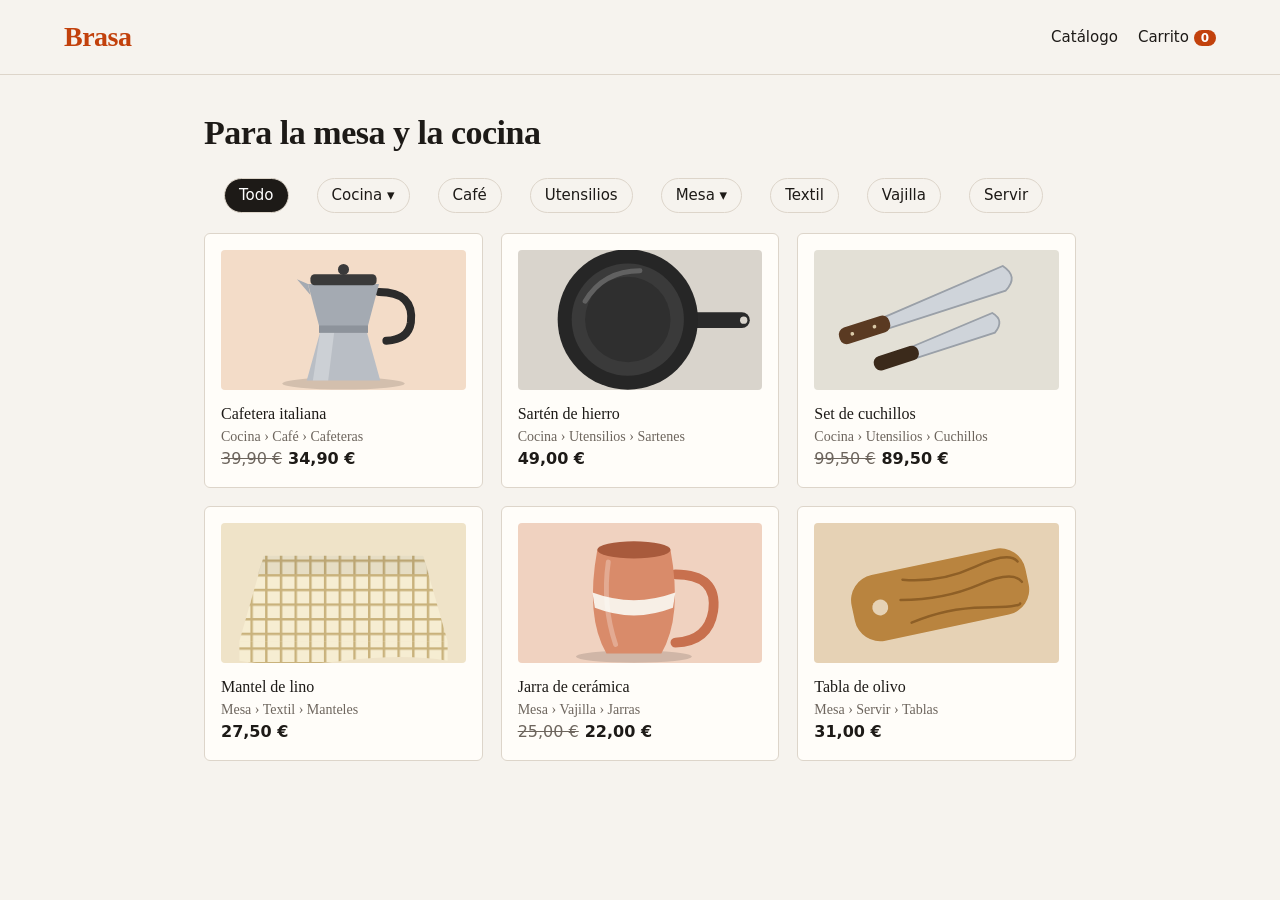
==== index.html @ 837b20ac "new one" ====
<!doctype html><html lang="es"><head><meta charset="utf-8"><meta name="viewport" content="width=device-width,initial-scale=1"><title>Catálogo · Tienda Brasa</title><link rel="stylesheet" href="style.css">
<script>window.dataLayer=window.dataLayer||[];dataLayer.push({page_type:'home',currency:'EUR'});</script>
<!-- Google Tag Manager: reemplaza GTM-XXXXXXX por tu ID -->
<script>(function(w,d,s,l,i){w[l]=w[l]||[];w[l].push({'gtm.start':new Date().getTime(),event:'gtm.js'});var f=d.getElementsByTagName(s)[0],j=d.createElement(s),dl=l!='dataLayer'?'&l='+l:'';j.async=true;j.src='https://www.googletagmanager.com/gtm.js?id='+i+dl;f.parentNode.insertBefore(j,f);})(window,document,'script','dataLayer','GTM-XXXXXXX');</script>
</head><body data-page="home"><noscript><iframe src="https://www.googletagmanager.com/ns.html?id=GTM-XXXXXXX" height="0" width="0" style="display:none;visibility:hidden"></iframe></noscript>
<header><a href="index.html" class="logo">Brasa</a><nav><a href="index.html">Catálogo</a><a href="cart.html">Carrito <b id="badge">0</b></a></nav></header>
<main id="app"></main><script src="app.js"></script></body></html>
---- style.css ----
:root{--bg:#f6f3ee;--ink:#1d1a17;--mut:#6d655d;--line:#ddd5ca;--acc:#c2410c;--card:#fffdf9}
*{box-sizing:border-box}body{margin:0;background:var(--bg);color:var(--ink);font:16px/1.5 Georgia,'Times New Roman',serif}
header{display:flex;justify-content:space-between;align-items:center;padding:16px 5vw;border-bottom:1px solid var(--line)}
.logo{font-size:28px;font-weight:700;letter-spacing:-.5px;color:var(--acc);text-decoration:none}
nav a{margin-left:20px;color:var(--ink);text-decoration:none;font-family:system-ui,sans-serif;font-size:15px}
#badge{background:var(--acc);color:#fff;border-radius:10px;padding:1px 7px;font-size:12px}
main{max-width:1000px;margin:0 auto;padding:32px 5vw}h1{font-size:34px;margin:0 0 20px;letter-spacing:-.5px}
.grid{display:grid;grid-template-columns:repeat(auto-fill,minmax(220px,1fr));gap:18px}
.card{display:block;background:var(--card);border:1px solid var(--line);border-radius:6px;padding:16px;color:inherit;text-decoration:none}
.card:hover,.card:focus-visible{border-color:var(--acc);outline:none}
.ph{height:140px;display:grid;place-items:center;font-size:64px;border-radius:4px;margin-bottom:12px}
.price{font-family:system-ui,sans-serif;font-weight:600}.mut{color:var(--mut);font-size:14px}
.btn{display:inline-block;background:var(--acc);color:#fff;border:0;border-radius:4px;padding:12px 22px;font:600 15px system-ui,sans-serif;cursor:pointer;text-decoration:none}
.btn.alt{background:none;color:var(--ink);border:1px solid var(--ink)}.btn:focus-visible{outline:3px solid var(--ink)}
.row{display:flex;gap:16px;align-items:center;padding:14px 0;border-bottom:1px solid var(--line)}.row .ph{height:60px;width:60px;font-size:30px;margin:0}.row .g{flex:1}
.two{display:grid;grid-template-columns:1fr 340px;gap:32px}@media(max-width:760px){.two{grid-template-columns:1fr}}
.box{background:var(--card);border:1px solid var(--line);border-radius:6px;padding:20px}
label{display:block;margin:10px 0 4px;font:14px system-ui,sans-serif}input[type=text],input[type=email]{width:100%;padding:10px;border:1px solid var(--line);border-radius:4px;font:15px system-ui}
.opt{display:flex;gap:8px;align-items:center;margin:6px 0;font-family:system-ui,sans-serif}.opt label{margin:0}
.tot{display:flex;justify-content:space-between;padding:4px 0;font-family:system-ui,sans-serif}.tot.big{font-weight:700;font-size:18px;border-top:1px solid var(--line);margin-top:8px;padding-top:10px}
.q button{width:28px;height:28px;border:1px solid var(--line);background:#fff;border-radius:4px;cursor:pointer}
.ok{font-size:44px;color:#2f7d32}
img.ph{width:100%;object-fit:cover;display:block}.row img.ph{width:60px}.big{height:auto!important;aspect-ratio:4/3}
.chips{display:flex;flex-wrap:wrap;gap:8px;margin:0 0 20px;font-family:system-ui,sans-serif;font-size:14px}
.chips a{border:1px solid var(--line);border-radius:20px;padding:5px 14px;color:var(--ink);text-decoration:none}.chips a.on{background:var(--ink);color:#fff}
.old{text-decoration:line-through;color:var(--mut);font-weight:400;margin-right:6px}.crumb{font:14px system-ui,sans-serif;color:var(--mut);margin-bottom:8px}
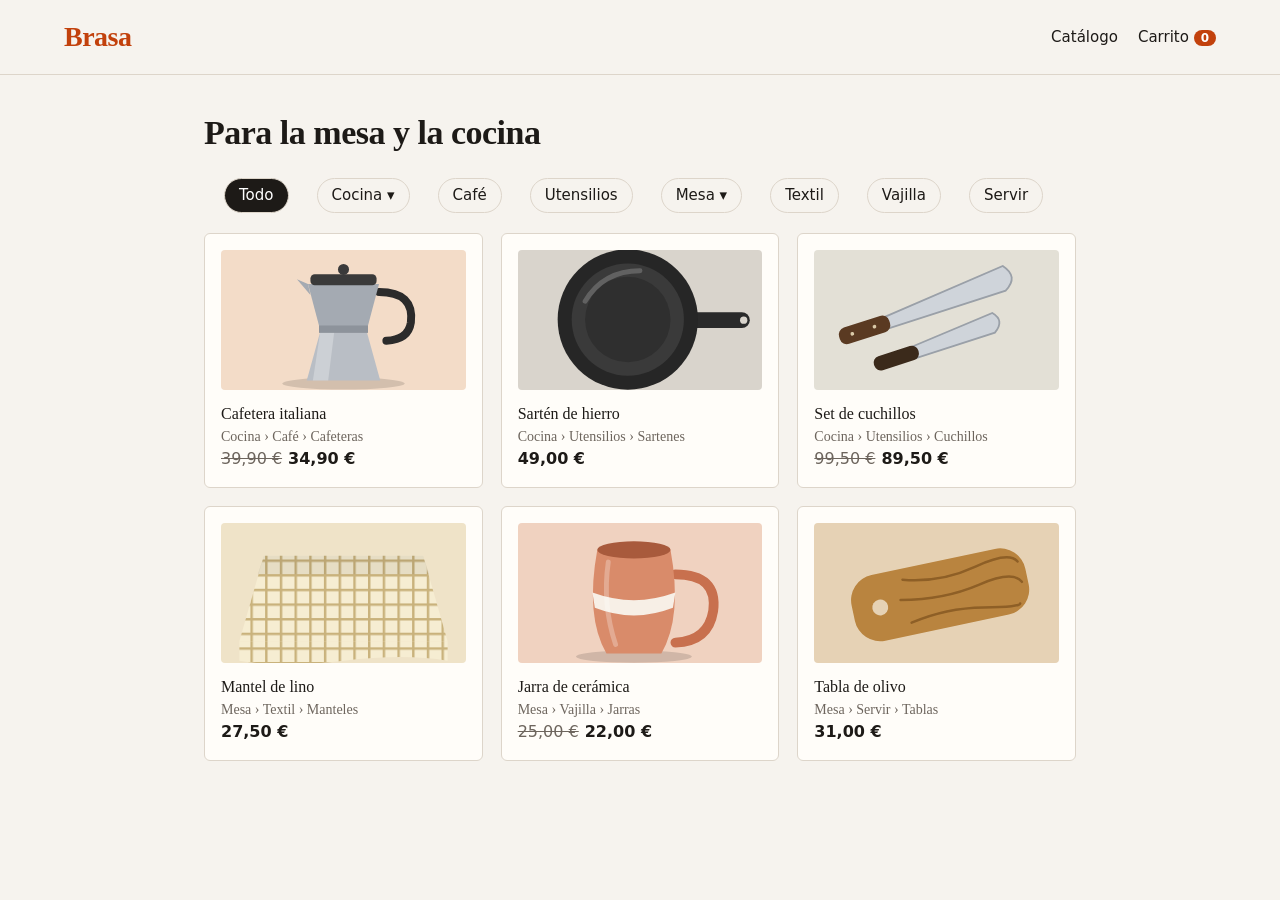
==== commit 436c3154: "datalayer adjustment" ====
--- a/index.html
+++ b/index.html
@@ -1,7 +1,7 @@
 <!doctype html><html lang="es"><head><meta charset="utf-8"><meta name="viewport" content="width=device-width,initial-scale=1"><title>Catálogo · Tienda Brasa</title><link rel="stylesheet" href="style.css">
-<script>window.dataLayer=window.dataLayer||[];dataLayer.push({page_type:'home',currency:'EUR'});</script>
-<!-- Google Tag Manager: reemplaza GTM-XXXXXXX por tu ID -->
-<script>(function(w,d,s,l,i){w[l]=w[l]||[];w[l].push({'gtm.start':new Date().getTime(),event:'gtm.js'});var f=d.getElementsByTagName(s)[0],j=d.createElement(s),dl=l!='dataLayer'?'&l='+l:'';j.async=true;j.src='https://www.googletagmanager.com/gtm.js?id='+i+dl;f.parentNode.insertBefore(j,f);})(window,document,'script','dataLayer','GTM-XXXXXXX');</script>
-</head><body data-page="home"><noscript><iframe src="https://www.googletagmanager.com/ns.html?id=GTM-XXXXXXX" height="0" width="0" style="display:none;visibility:hidden"></iframe></noscript>
+<script src="dl-init.js" data-page="home"></script>
+<!-- Google Tag Manager -->
+<script>(function(w,d,s,l,i){w[l]=w[l]||[];w[l].push({'gtm.start':new Date().getTime(),event:'gtm.js'});var f=d.getElementsByTagName(s)[0],j=d.createElement(s),dl=l!='dataLayer'?'&l='+l:'';j.async=true;j.src='https://www.googletagmanager.com/gtm.js?id='+i+dl;f.parentNode.insertBefore(j,f);})(window,document,'script','dataLayer','GTM-NZNKFBTH');</script>
+</head><body data-page="home"><noscript><iframe src="https://www.googletagmanager.com/ns.html?id=GTM-NZNKFBTH" height="0" width="0" style="display:none;visibility:hidden"></iframe></noscript>
 <header><a href="index.html" class="logo">Brasa</a><nav><a href="index.html">Catálogo</a><a href="cart.html">Carrito <b id="badge">0</b></a></nav></header>
 <main id="app"></main><script src="app.js"></script></body></html>
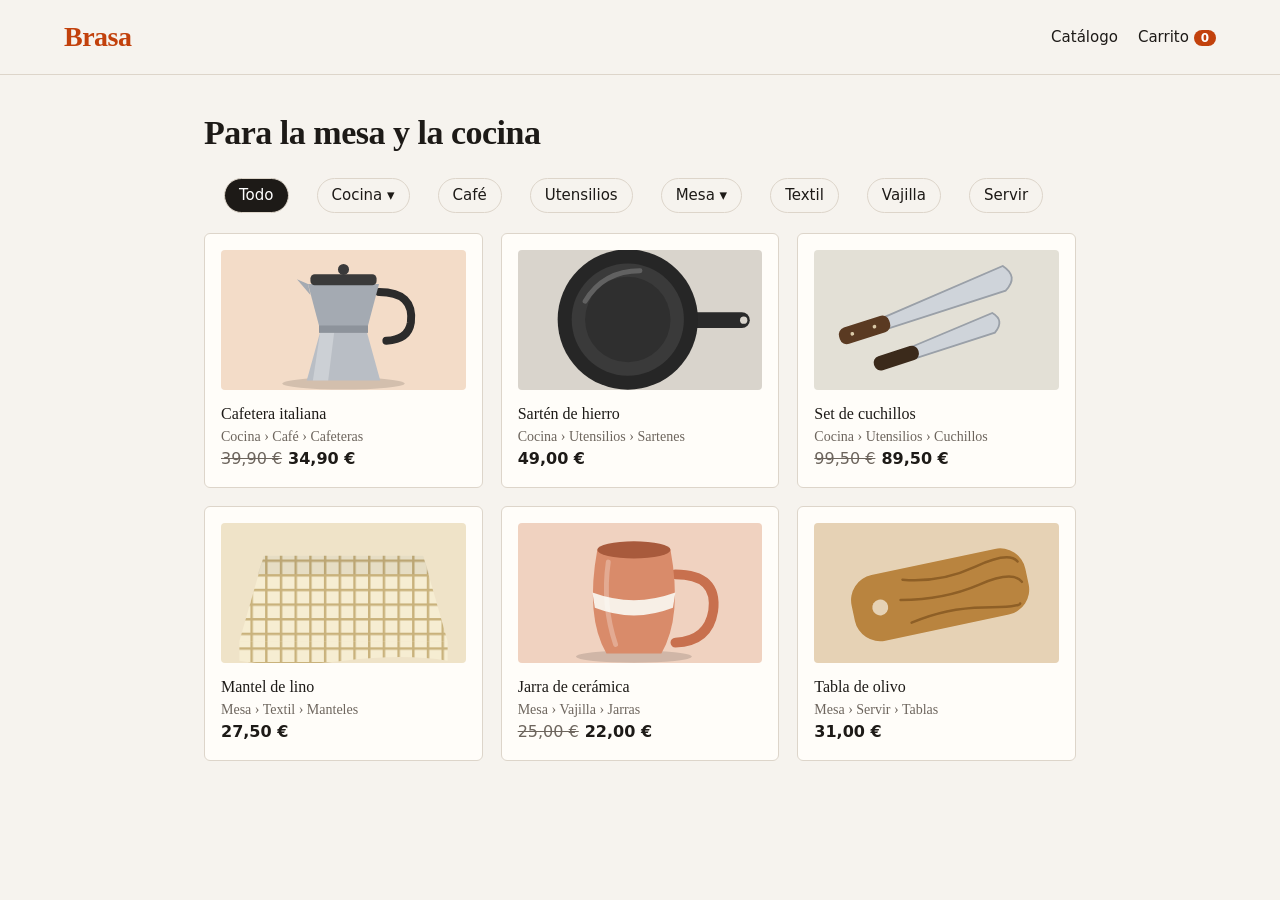
==== commit 5fb6c08d: "product data on data layer" ====
--- a/index.html
+++ b/index.html
@@ -1,4 +1,5 @@
 <!doctype html><html lang="es"><head><meta charset="utf-8"><meta name="viewport" content="width=device-width,initial-scale=1"><title>Catálogo · Tienda Brasa</title><link rel="stylesheet" href="style.css">
+<script src="catalog.js"></script>
 <script src="dl-init.js" data-page="home"></script>
 <!-- Google Tag Manager -->
 <script>(function(w,d,s,l,i){w[l]=w[l]||[];w[l].push({'gtm.start':new Date().getTime(),event:'gtm.js'});var f=d.getElementsByTagName(s)[0],j=d.createElement(s),dl=l!='dataLayer'?'&l='+l:'';j.async=true;j.src='https://www.googletagmanager.com/gtm.js?id='+i+dl;f.parentNode.insertBefore(j,f);})(window,document,'script','dataLayer','GTM-NZNKFBTH');</script>
